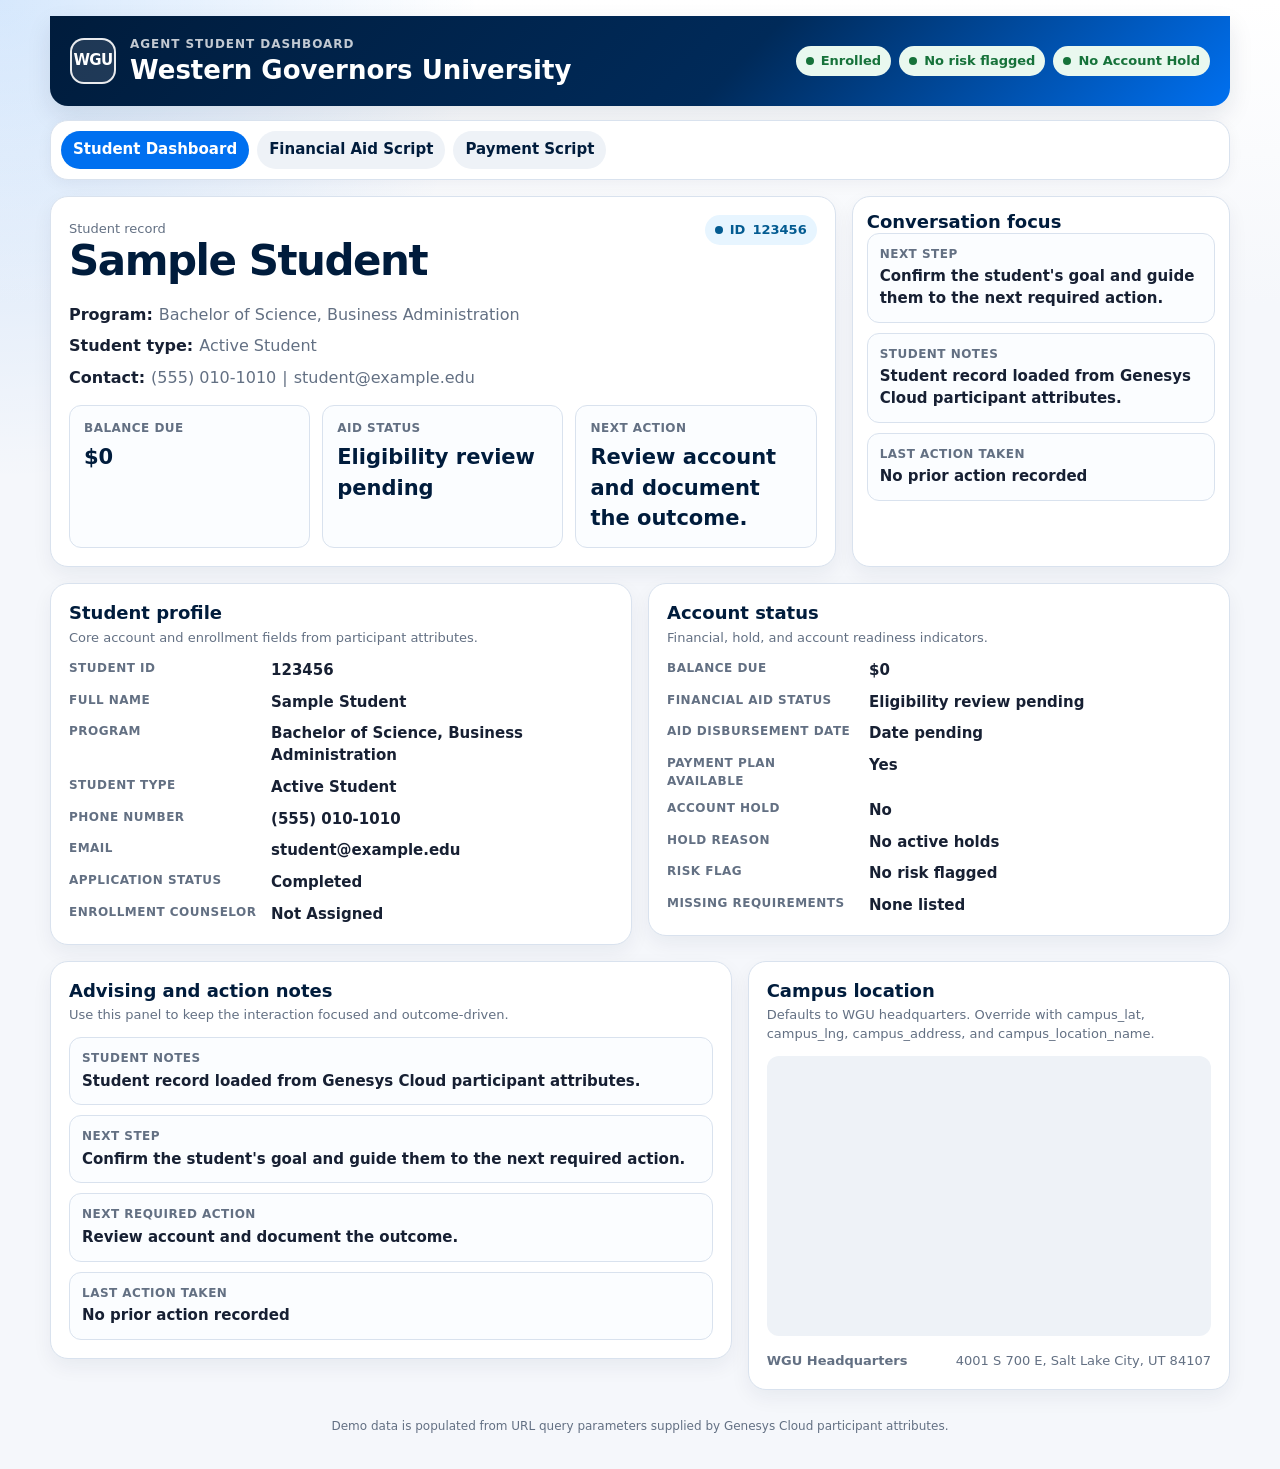
==== agent-script.html @ d3212c38 "Add files via upload" ====
<!doctype html>
<html lang="en">
<head>
  <meta charset="utf-8">
  <meta name="viewport" content="width=device-width, initial-scale=1">
  <meta name="robots" content="noindex, nofollow">
  <title>Student Demo | Student Dashboard</title>
  <link rel="stylesheet" href="assets/styles.css">
</head>
<body>
  <main class="app-shell">
    <header class="app-header" aria-label="Student dashboard header">
      <div class="brand-block">
        <div class="brand-mark" aria-hidden="true">WGU</div>
        <div>
          <span class="page-eyebrow">Agent Student Dashboard</span>
          <h1 class="institution-name" data-institution>Western Governors University</h1>
        </div>
      </div>
      <div class="header-meta" aria-label="Student status summary">
        <span class="badge" data-badge-param="enrollment_status">Enrolled</span>
        <span class="badge" data-badge-param="risk_flag" data-badge-type="risk" data-default="No risk flagged">No risk flagged</span>
        <span class="badge" data-badge-param="account_hold_flag" data-badge-type="hold">No Account Hold</span>
      </div>
    </header>

    <nav class="nav-card" aria-label="Demo pages">
      <ul class="nav-list">
        <li><a class="nav-link" aria-current="page" href="agent-script.html" data-preserve-query>Student Dashboard</a></li>
        <li><a class="nav-link" href="financial-aid-script.html" data-preserve-query>Financial Aid Script</a></li>
        <li><a class="nav-link" href="payment-script.html" data-preserve-query>Payment Script</a></li>
      </ul>
    </nav>

    <section class="hero-grid" aria-label="Student overview">
      <article class="card">
        <div class="card-title-row">
          <div>
            <p class="card-subtitle">Student record</p>
            <h2 class="student-name" data-param="full_name">Sample Student</h2>
          </div>
          <span class="badge info">ID <span data-param="key">123456</span></span>
        </div>
        <div class="student-summary">
          <div class="summary-line"><strong>Program:</strong> <span data-param="program">Bachelor of Science, Business Administration</span></div>
          <div class="summary-line"><strong>Student type:</strong> <span data-param="student_type">Active Student</span></div>
          <div class="summary-line"><strong>Contact:</strong> <span data-param="phone_number" data-format="phone">(555) 010-1010</span> <span aria-hidden="true">|</span> <span data-param="email">student@example.edu</span></div>
        </div>
        <div class="metric-grid" aria-label="Key account metrics">
          <div class="metric">
            <span class="metric-label">Balance Due</span>
            <span class="metric-value" data-param="balance_due">$0</span>
          </div>
          <div class="metric">
            <span class="metric-label">Aid Status</span>
            <span class="metric-value" data-param="financial_aid_status">Eligibility review pending</span>
          </div>
          <div class="metric">
            <span class="metric-label">Next Action</span>
            <span class="metric-value" data-param="next_required_action">Review account</span>
          </div>
        </div>
      </article>

      <aside class="card compact" aria-label="Agent guidance">
        <h2 class="card-title">Conversation focus</h2>
        <ul class="panel-list">
          <li class="panel-item">
            <span class="panel-label">Next Step</span>
            <span class="panel-value" data-param="next_step">Confirm the student's goal and guide them to the next required action.</span>
          </li>
          <li class="panel-item">
            <span class="panel-label">Student Notes</span>
            <span class="panel-value" data-param="student_notes">Student record loaded from Genesys Cloud participant attributes.</span>
          </li>
          <li class="panel-item">
            <span class="panel-label">Last Action Taken</span>
            <span class="panel-value" data-param="last_action_taken">No prior action recorded</span>
          </li>
        </ul>
      </aside>
    </section>

    <section class="card-grid" aria-label="Student details">
      <article class="card span-6">
        <div class="card-title-row">
          <div>
            <h2 class="card-title">Student profile</h2>
            <p class="card-subtitle">Core account and enrollment fields from participant attributes.</p>
          </div>
        </div>
        <dl class="detail-list">
          <dt>Student ID</dt><dd data-param="key">123456</dd>
          <dt>Full Name</dt><dd data-param="full_name">Sample Student</dd>
          <dt>Program</dt><dd data-param="program">Bachelor of Science, Business Administration</dd>
          <dt>Student Type</dt><dd data-param="student_type">Active Student</dd>
          <dt>Phone Number</dt><dd data-param="phone_number" data-format="phone">(555) 010-1010</dd>
          <dt>Email</dt><dd data-param="email">student@example.edu</dd>
          <dt>Application Status</dt><dd data-param="application_status">Completed</dd>
          <dt>Enrollment Counselor</dt><dd data-param="assigned_enrollment_counselor">Not Assigned</dd>
        </dl>
      </article>

      <article class="card span-6">
        <div class="card-title-row">
          <div>
            <h2 class="card-title">Account status</h2>
            <p class="card-subtitle">Financial, hold, and account readiness indicators.</p>
          </div>
        </div>
        <dl class="detail-list">
          <dt>Balance Due</dt><dd data-param="balance_due">$0</dd>
          <dt>Financial Aid Status</dt><dd data-param="financial_aid_status">Eligibility review pending</dd>
          <dt>Aid Disbursement Date</dt><dd data-param="aid_disbursement_date">Date pending</dd>
          <dt>Payment Plan Available</dt><dd data-param="payment_plan_available" data-format="yesno">Yes</dd>
          <dt>Account Hold</dt><dd data-param="account_hold_flag" data-format="yesno">No</dd>
          <dt>Hold Reason</dt><dd data-param="hold_reason">No active holds</dd>
          <dt>Risk Flag</dt><dd data-param="risk_flag">No risk flagged</dd>
          <dt>Missing Requirements</dt><dd data-param="missing_requirements">None listed</dd>
        </dl>
      </article>

      <article class="card span-7">
        <div class="card-title-row">
          <div>
            <h2 class="card-title">Advising and action notes</h2>
            <p class="card-subtitle">Use this panel to keep the interaction focused and outcome-driven.</p>
          </div>
        </div>
        <ul class="panel-list">
          <li class="panel-item">
            <span class="panel-label">Student Notes</span>
            <span class="panel-value" data-param="student_notes">Student record loaded from Genesys Cloud participant attributes.</span>
          </li>
          <li class="panel-item">
            <span class="panel-label">Next Step</span>
            <span class="panel-value" data-param="next_step">Confirm the student's goal and guide them to the next required action.</span>
          </li>
          <li class="panel-item">
            <span class="panel-label">Next Required Action</span>
            <span class="panel-value" data-param="next_required_action">Review account and document the outcome.</span>
          </li>
          <li class="panel-item">
            <span class="panel-label">Last Action Taken</span>
            <span class="panel-value" data-param="last_action_taken">No prior action recorded</span>
          </li>
        </ul>
      </article>

      <article class="card span-5">
        <div class="card-title-row">
          <div>
            <h2 class="card-title">Campus location</h2>
            <p class="card-subtitle">Defaults to WGU headquarters. Override with campus_lat, campus_lng, campus_address, and campus_location_name.</p>
          </div>
        </div>
        <iframe class="map-frame" data-campus-map loading="lazy" referrerpolicy="no-referrer-when-downgrade" title="Campus map"></iframe>
        <div class="map-caption">
          <span><strong data-param="campus_location_name">WGU Headquarters</strong></span>
          <span data-param="campus_address">4001 S 700 E, Salt Lake City, UT 84107</span>
        </div>
      </article>
    </section>

    <p class="footer-note">Demo data is populated from URL query parameters supplied by Genesys Cloud participant attributes.</p>
  </main>
  <script src="assets/app.js" defer></script>
</body>
</html>
---- assets/styles.css ----
:root {
  --brand-midnight: #001c3c;
  --brand-blue: #0070f0;
  --brand-blue-soft: #e8f2ff;
  --brand-white: #ffffff;
  --ink: #172033;
  --muted: #637083;
  --line: #d9e2ee;
  --surface: #f5f7fb;
  --card: #ffffff;
  --success: #16723a;
  --success-bg: #e9f8ef;
  --warning: #9a5b00;
  --warning-bg: #fff4df;
  --danger: #a32929;
  --danger-bg: #fff0f0;
  --info: #035b91;
  --info-bg: #e7f5ff;
  --neutral-bg: #eef2f7;
  --neutral: #3f4a5a;
  --shadow: 0 10px 25px rgba(0, 28, 60, 0.10);
  --radius-lg: 18px;
  --radius-md: 12px;
  --radius-sm: 8px;
  --max-width: 1180px;
  color-scheme: light;
}

* {
  box-sizing: border-box;
}

html {
  min-height: 100%;
  background: var(--surface);
}

body {
  min-height: 100%;
  margin: 0;
  font-family: Inter, ui-sans-serif, system-ui, -apple-system, BlinkMacSystemFont, "Segoe UI", sans-serif;
  font-size: 15px;
  line-height: 1.45;
  color: var(--ink);
  background:
    radial-gradient(circle at top left, rgba(0, 112, 240, 0.16), transparent 30rem),
    linear-gradient(180deg, #ffffff 0, var(--surface) 19rem);
}

body.embedded {
  background: var(--surface);
}

button,
input,
select,
textarea {
  font: inherit;
}

a {
  color: var(--brand-blue);
  text-decoration: none;
}

a:hover {
  text-decoration: underline;
}

img,
iframe {
  max-width: 100%;
}

.app-shell {
  width: min(100% - 24px, var(--max-width));
  margin: 0 auto;
  padding: 16px 0 24px;
}

.app-header {
  display: grid;
  grid-template-columns: minmax(0, 1fr) auto;
  gap: 16px;
  align-items: center;
  background: linear-gradient(135deg, var(--brand-midnight), #002a59 58%, var(--brand-blue));
  color: var(--brand-white);
  border-radius: 0 0 var(--radius-lg) var(--radius-lg);
  padding: 20px;
  box-shadow: var(--shadow);
}

.brand-block {
  display: flex;
  gap: 14px;
  align-items: center;
  min-width: 0;
}

.brand-mark {
  display: grid;
  place-items: center;
  flex: 0 0 46px;
  width: 46px;
  height: 46px;
  border: 2px solid rgba(255, 255, 255, 0.9);
  border-radius: 14px;
  background: rgba(255, 255, 255, 0.12);
  font-weight: 800;
  letter-spacing: -0.04em;
}

.institution-name {
  margin: 0;
  font-size: clamp(18px, 2.2vw, 26px);
  line-height: 1.15;
}

.page-eyebrow {
  display: block;
  margin-bottom: 3px;
  color: rgba(255, 255, 255, 0.76);
  font-size: 12px;
  font-weight: 700;
  letter-spacing: 0.08em;
  text-transform: uppercase;
}

.header-meta {
  display: flex;
  flex-wrap: wrap;
  gap: 8px;
  justify-content: flex-end;
}

.nav-card {
  margin: 14px 0;
  padding: 10px;
  background: var(--card);
  border: 1px solid var(--line);
  border-radius: var(--radius-lg);
  box-shadow: 0 4px 15px rgba(0, 28, 60, 0.05);
}

.nav-list {
  display: flex;
  flex-wrap: wrap;
  gap: 8px;
  margin: 0;
  padding: 0;
  list-style: none;
}

.nav-link {
  display: inline-flex;
  align-items: center;
  justify-content: center;
  gap: 8px;
  min-height: 38px;
  padding: 8px 12px;
  border-radius: 999px;
  color: var(--brand-midnight);
  background: var(--neutral-bg);
  font-weight: 700;
  text-decoration: none;
}

.nav-link[aria-current="page"],
.nav-link:hover {
  background: var(--brand-blue);
  color: var(--brand-white);
  text-decoration: none;
}

.hero-grid {
  display: grid;
  grid-template-columns: minmax(0, 1.35fr) minmax(280px, 0.65fr);
  gap: 16px;
  margin: 16px 0;
}

.card-grid {
  display: grid;
  grid-template-columns: repeat(12, minmax(0, 1fr));
  gap: 16px;
  align-items: start;
}

.card {
  background: var(--card);
  border: 1px solid var(--line);
  border-radius: var(--radius-lg);
  padding: 18px;
  box-shadow: 0 8px 20px rgba(0, 28, 60, 0.06);
}

.card.compact {
  padding: 14px;
}

.card.span-4 {
  grid-column: span 4;
}

.card.span-5 {
  grid-column: span 5;
}

.card.span-6 {
  grid-column: span 6;
}

.card.span-7 {
  grid-column: span 7;
}

.card.span-8 {
  grid-column: span 8;
}

.card.span-12 {
  grid-column: 1 / -1;
}

.card-title-row {
  display: flex;
  gap: 12px;
  align-items: flex-start;
  justify-content: space-between;
  margin-bottom: 12px;
}

.card-title {
  margin: 0;
  color: var(--brand-midnight);
  font-size: 18px;
  line-height: 1.2;
}

.card-subtitle {
  margin: 5px 0 0;
  color: var(--muted);
  font-size: 13px;
}

.student-name {
  margin: 0 0 8px;
  color: var(--brand-midnight);
  font-size: clamp(26px, 5vw, 42px);
  line-height: 1.05;
  letter-spacing: -0.035em;
}

.student-summary {
  display: grid;
  gap: 8px;
  color: var(--muted);
  font-size: 16px;
}

.summary-line {
  display: flex;
  flex-wrap: wrap;
  gap: 6px;
  align-items: center;
}

.summary-line strong {
  color: var(--ink);
}

.badge-row {
  display: flex;
  flex-wrap: wrap;
  gap: 8px;
  align-items: center;
}

.badge {
  display: inline-flex;
  align-items: center;
  gap: 7px;
  max-width: 100%;
  min-height: 30px;
  padding: 6px 10px;
  border-radius: 999px;
  color: var(--neutral);
  background: var(--neutral-bg);
  font-size: 13px;
  font-weight: 800;
  line-height: 1.1;
  white-space: normal;
}

.badge::before {
  content: "";
  flex: 0 0 8px;
  width: 8px;
  height: 8px;
  border-radius: 999px;
  background: currentColor;
}

.badge.success {
  color: var(--success);
  background: var(--success-bg);
}

.badge.warning {
  color: var(--warning);
  background: var(--warning-bg);
}

.badge.danger {
  color: var(--danger);
  background: var(--danger-bg);
}

.badge.info {
  color: var(--info);
  background: var(--info-bg);
}

.badge.neutral {
  color: var(--neutral);
  background: var(--neutral-bg);
}

.metric-grid {
  display: grid;
  grid-template-columns: repeat(3, minmax(0, 1fr));
  gap: 12px;
  margin-top: 16px;
}

.metric {
  min-width: 0;
  padding: 14px;
  border: 1px solid var(--line);
  border-radius: var(--radius-md);
  background: #fbfdff;
}

.metric-label {
  display: block;
  margin-bottom: 5px;
  color: var(--muted);
  font-size: 12px;
  font-weight: 800;
  letter-spacing: 0.04em;
  text-transform: uppercase;
}

.metric-value {
  display: block;
  color: var(--brand-midnight);
  font-size: 21px;
  font-weight: 850;
  overflow-wrap: anywhere;
}

.detail-list {
  display: grid;
  grid-template-columns: minmax(130px, 0.55fr) minmax(0, 1fr);
  gap: 10px 14px;
  margin: 0;
}

.detail-list dt {
  color: var(--muted);
  font-size: 12px;
  font-weight: 800;
  letter-spacing: 0.04em;
  text-transform: uppercase;
}

.detail-list dd {
  min-width: 0;
  margin: 0;
  color: var(--ink);
  font-weight: 650;
  overflow-wrap: anywhere;
}

.panel-list {
  display: grid;
  gap: 10px;
  margin: 0;
  padding: 0;
  list-style: none;
}

.panel-item {
  padding: 12px;
  border: 1px solid var(--line);
  border-radius: var(--radius-md);
  background: #fbfdff;
}

.panel-label {
  display: block;
  margin-bottom: 3px;
  color: var(--muted);
  font-size: 12px;
  font-weight: 800;
  letter-spacing: 0.04em;
  text-transform: uppercase;
}

.panel-value {
  display: block;
  font-weight: 650;
  overflow-wrap: anywhere;
}

.map-frame {
  width: 100%;
  height: 280px;
  border: 0;
  border-radius: var(--radius-md);
  background: var(--neutral-bg);
}

.map-caption {
  display: flex;
  flex-wrap: wrap;
  gap: 8px;
  align-items: center;
  justify-content: space-between;
  margin-top: 9px;
  color: var(--muted);
  font-size: 13px;
}

.script-section {
  margin-top: 16px;
}

.script-copy {
  display: grid;
  gap: 12px;
}

.callout {
  padding: 14px;
  border-left: 5px solid var(--brand-blue);
  border-radius: var(--radius-md);
  background: var(--brand-blue-soft);
}

.callout h3 {
  margin: 0 0 6px;
  color: var(--brand-midnight);
  font-size: 16px;
}

.callout p {
  margin: 0;
  color: var(--ink);
}

.table-wrap {
  overflow-x: auto;
  border: 1px solid var(--line);
  border-radius: var(--radius-md);
}

table {
  width: 100%;
  border-collapse: collapse;
  background: var(--card);
}

th,
td {
  padding: 12px 14px;
  border-bottom: 1px solid var(--line);
  text-align: left;
  vertical-align: top;
}

th {
  color: var(--muted);
  background: #f8fbff;
  font-size: 12px;
  font-weight: 850;
  letter-spacing: 0.04em;
  text-transform: uppercase;
}

tr:last-child td {
  border-bottom: 0;
}

.action-strip {
  display: flex;
  flex-wrap: wrap;
  gap: 10px;
  align-items: center;
  margin-top: 16px;
}

.btn {
  display: inline-flex;
  align-items: center;
  justify-content: center;
  min-height: 42px;
  padding: 10px 15px;
  border: 1px solid var(--brand-blue);
  border-radius: 999px;
  background: var(--brand-blue);
  color: var(--brand-white);
  font-weight: 800;
  text-decoration: none;
  cursor: pointer;
}

.btn:hover {
  background: var(--brand-midnight);
  border-color: var(--brand-midnight);
  color: var(--brand-white);
  text-decoration: none;
}

.btn.secondary {
  background: var(--brand-white);
  color: var(--brand-blue);
}

.btn.secondary:hover {
  background: var(--brand-blue-soft);
  border-color: var(--brand-blue);
  color: var(--brand-midnight);
}

.checklist {
  display: grid;
  gap: 10px;
  margin: 0;
  padding: 0;
  list-style: none;
}

.checklist li {
  display: flex;
  gap: 10px;
  align-items: flex-start;
  padding: 12px;
  border: 1px solid var(--line);
  border-radius: var(--radius-md);
  background: #fbfdff;
}

.checklist li::before {
  content: "";
  flex: 0 0 12px;
  width: 12px;
  height: 12px;
  margin-top: 4px;
  border: 2px solid var(--brand-blue);
  border-radius: 999px;
}

.small-note {
  margin: 12px 0 0;
  color: var(--muted);
  font-size: 13px;
}

.footer-note {
  margin: 18px 0 0;
  padding: 10px 4px;
  color: var(--muted);
  font-size: 12px;
  text-align: center;
}

.hidden {
  display: none !important;
}

@media (max-width: 980px) {
  .hero-grid,
  .card-grid {
    grid-template-columns: 1fr;
  }

  .card.span-4,
  .card.span-5,
  .card.span-6,
  .card.span-7,
  .card.span-8,
  .card.span-12 {
    grid-column: auto;
  }

  .metric-grid {
    grid-template-columns: 1fr;
  }
}

@media (max-width: 720px) {
  body {
    font-size: 14px;
  }

  .app-shell {
    width: min(100% - 16px, var(--max-width));
    padding-top: 8px;
  }

  .app-header {
    grid-template-columns: 1fr;
    padding: 16px;
    border-radius: var(--radius-lg);
  }

  .header-meta {
    justify-content: flex-start;
  }

  .nav-list {
    display: grid;
    grid-template-columns: 1fr;
  }

  .nav-link {
    justify-content: flex-start;
  }

  .card {
    padding: 14px;
  }

  .detail-list {
    grid-template-columns: 1fr;
    gap: 4px 0;
  }

  .detail-list dd {
    margin-bottom: 9px;
  }

  .map-frame {
    height: 240px;
  }

  th,
  td {
    padding: 10px;
  }
}
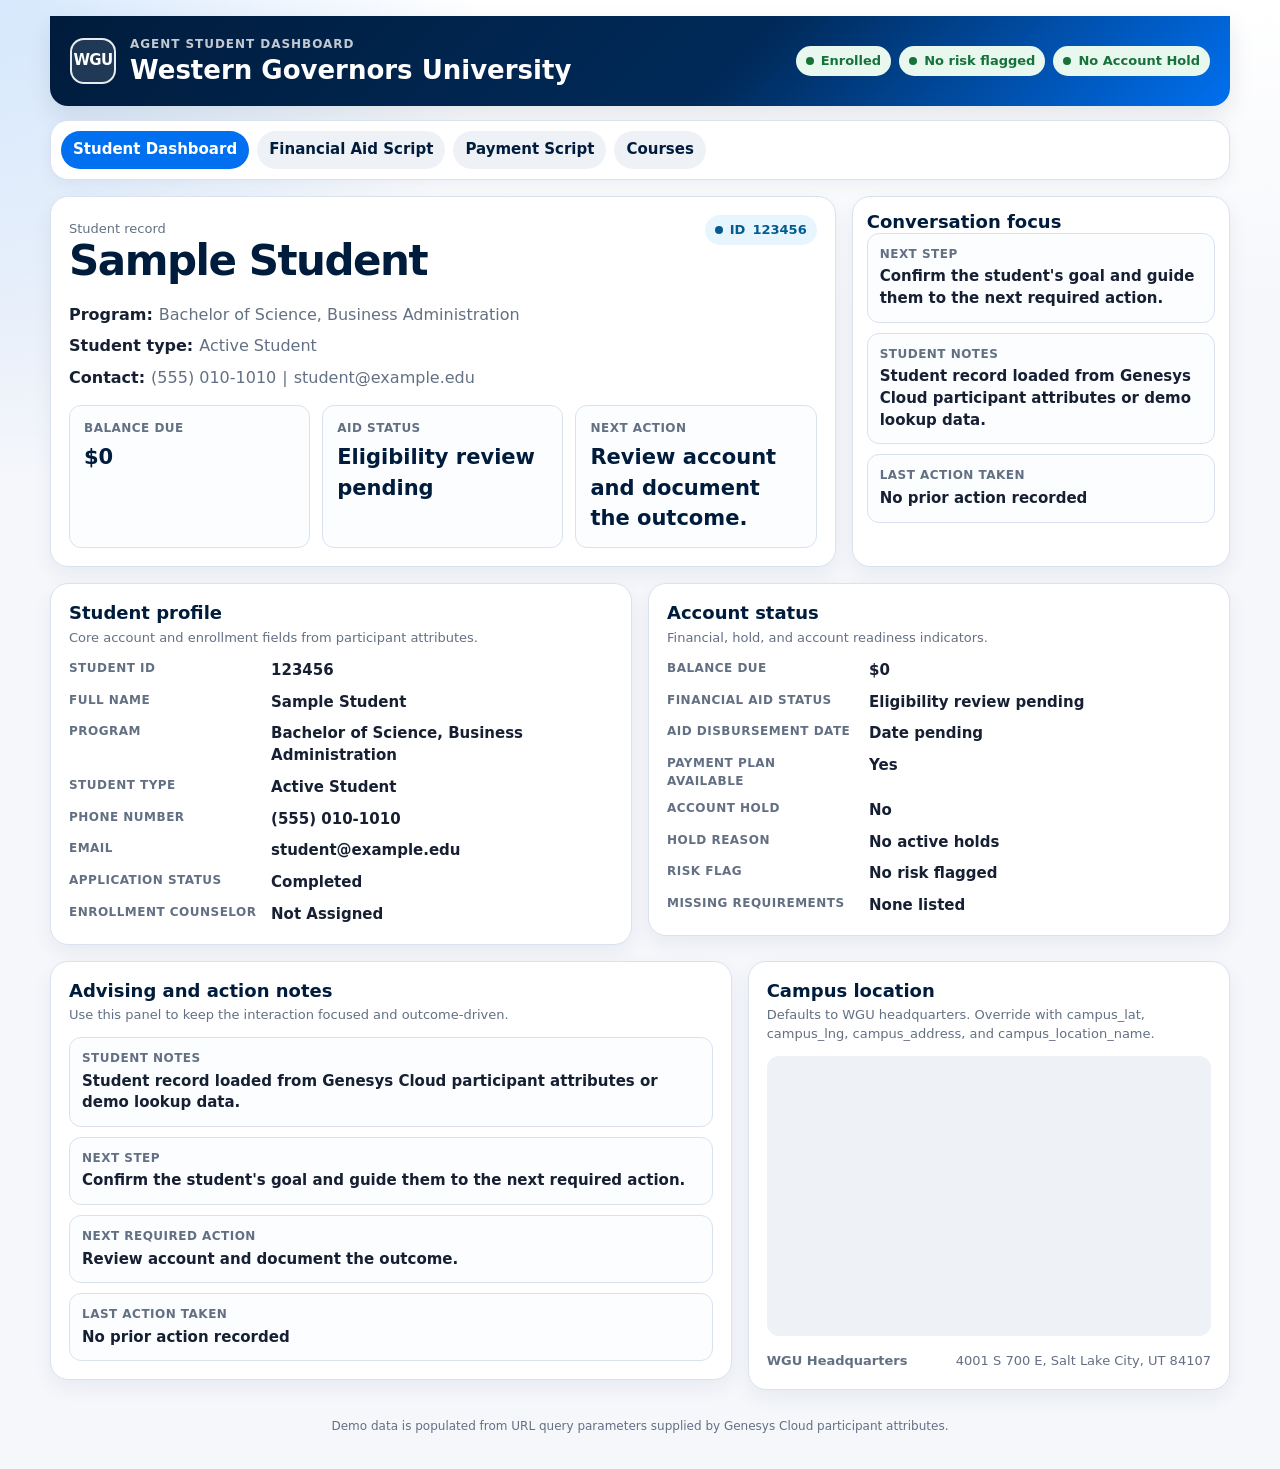
==== commit dad6173e: "Replace all files" ====
--- a/agent-script.html
+++ b/agent-script.html
@@ -29,6 +29,7 @@
         <li><a class="nav-link" aria-current="page" href="agent-script.html" data-preserve-query>Student Dashboard</a></li>
         <li><a class="nav-link" href="financial-aid-script.html" data-preserve-query>Financial Aid Script</a></li>
         <li><a class="nav-link" href="payment-script.html" data-preserve-query>Payment Script</a></li>
+        <li><a class="nav-link" href="courses-script.html" data-preserve-query>Courses</a></li>
       </ul>
     </nav>
 
--- a/assets/styles.css
+++ b/assets/styles.css
@@ -650,3 +650,143 @@
     padding: 10px;
   }
 }
+
+.setup-warning {
+  margin: 12px 0 14px;
+  padding: 12px 14px;
+  border: 1px solid var(--warning-bg);
+  border-left: 5px solid var(--warning);
+  border-radius: var(--radius-md);
+  color: var(--warning);
+  background: var(--warning-bg);
+  font-size: 13px;
+  font-weight: 700;
+}
+
+.advisor-panel {
+  position: sticky;
+  top: 10px;
+}
+
+.suggestion-list {
+  display: grid;
+  gap: 10px;
+}
+
+.suggestion-item {
+  display: grid;
+  grid-template-columns: 28px minmax(0, 1fr);
+  gap: 10px;
+  align-items: start;
+  padding: 12px;
+  border: 1px solid var(--line);
+  border-radius: var(--radius-md);
+  background: #fbfdff;
+  font-weight: 650;
+}
+
+.suggestion-rank {
+  display: inline-grid;
+  place-items: center;
+  width: 24px;
+  height: 24px;
+  border-radius: 999px;
+  color: var(--brand-white);
+  background: var(--brand-blue);
+  font-size: 12px;
+  font-weight: 850;
+}
+
+.course-status {
+  display: inline-flex;
+  align-items: center;
+  min-height: 26px;
+  padding: 4px 9px;
+  border-radius: 999px;
+  font-size: 12px;
+  font-weight: 850;
+  white-space: nowrap;
+}
+
+.course-status.success {
+  color: var(--success);
+  background: var(--success-bg);
+}
+
+.course-status.warning {
+  color: var(--warning);
+  background: var(--warning-bg);
+}
+
+.course-status.danger {
+  color: var(--danger);
+  background: var(--danger-bg);
+}
+
+.course-status.info {
+  color: var(--info);
+  background: var(--info-bg);
+}
+
+.course-status.neutral {
+  color: var(--neutral);
+  background: var(--neutral-bg);
+}
+
+.muted-block {
+  display: block;
+  margin-top: 4px;
+  color: var(--muted);
+  font-size: 12px;
+  font-weight: 750;
+}
+
+.progress-wrap {
+  display: grid;
+  grid-template-columns: minmax(80px, 1fr) auto;
+  gap: 8px;
+  align-items: center;
+  min-width: 130px;
+}
+
+.progress-meter {
+  display: block;
+  height: 9px;
+  overflow: hidden;
+  border-radius: 999px;
+  background: var(--neutral-bg);
+}
+
+.progress-meter span {
+  display: block;
+  height: 100%;
+  border-radius: inherit;
+  background: var(--brand-blue);
+}
+
+.progress-label {
+  color: var(--muted);
+  font-size: 12px;
+  font-weight: 850;
+}
+
+.timeline-list {
+  display: grid;
+  gap: 10px;
+  margin: 0;
+  padding-left: 22px;
+}
+
+.timeline-list li {
+  padding: 11px 12px;
+  border: 1px solid var(--line);
+  border-radius: var(--radius-md);
+  background: #fbfdff;
+  font-weight: 650;
+}
+
+@media (max-width: 980px) {
+  .advisor-panel {
+    position: static;
+  }
+}
